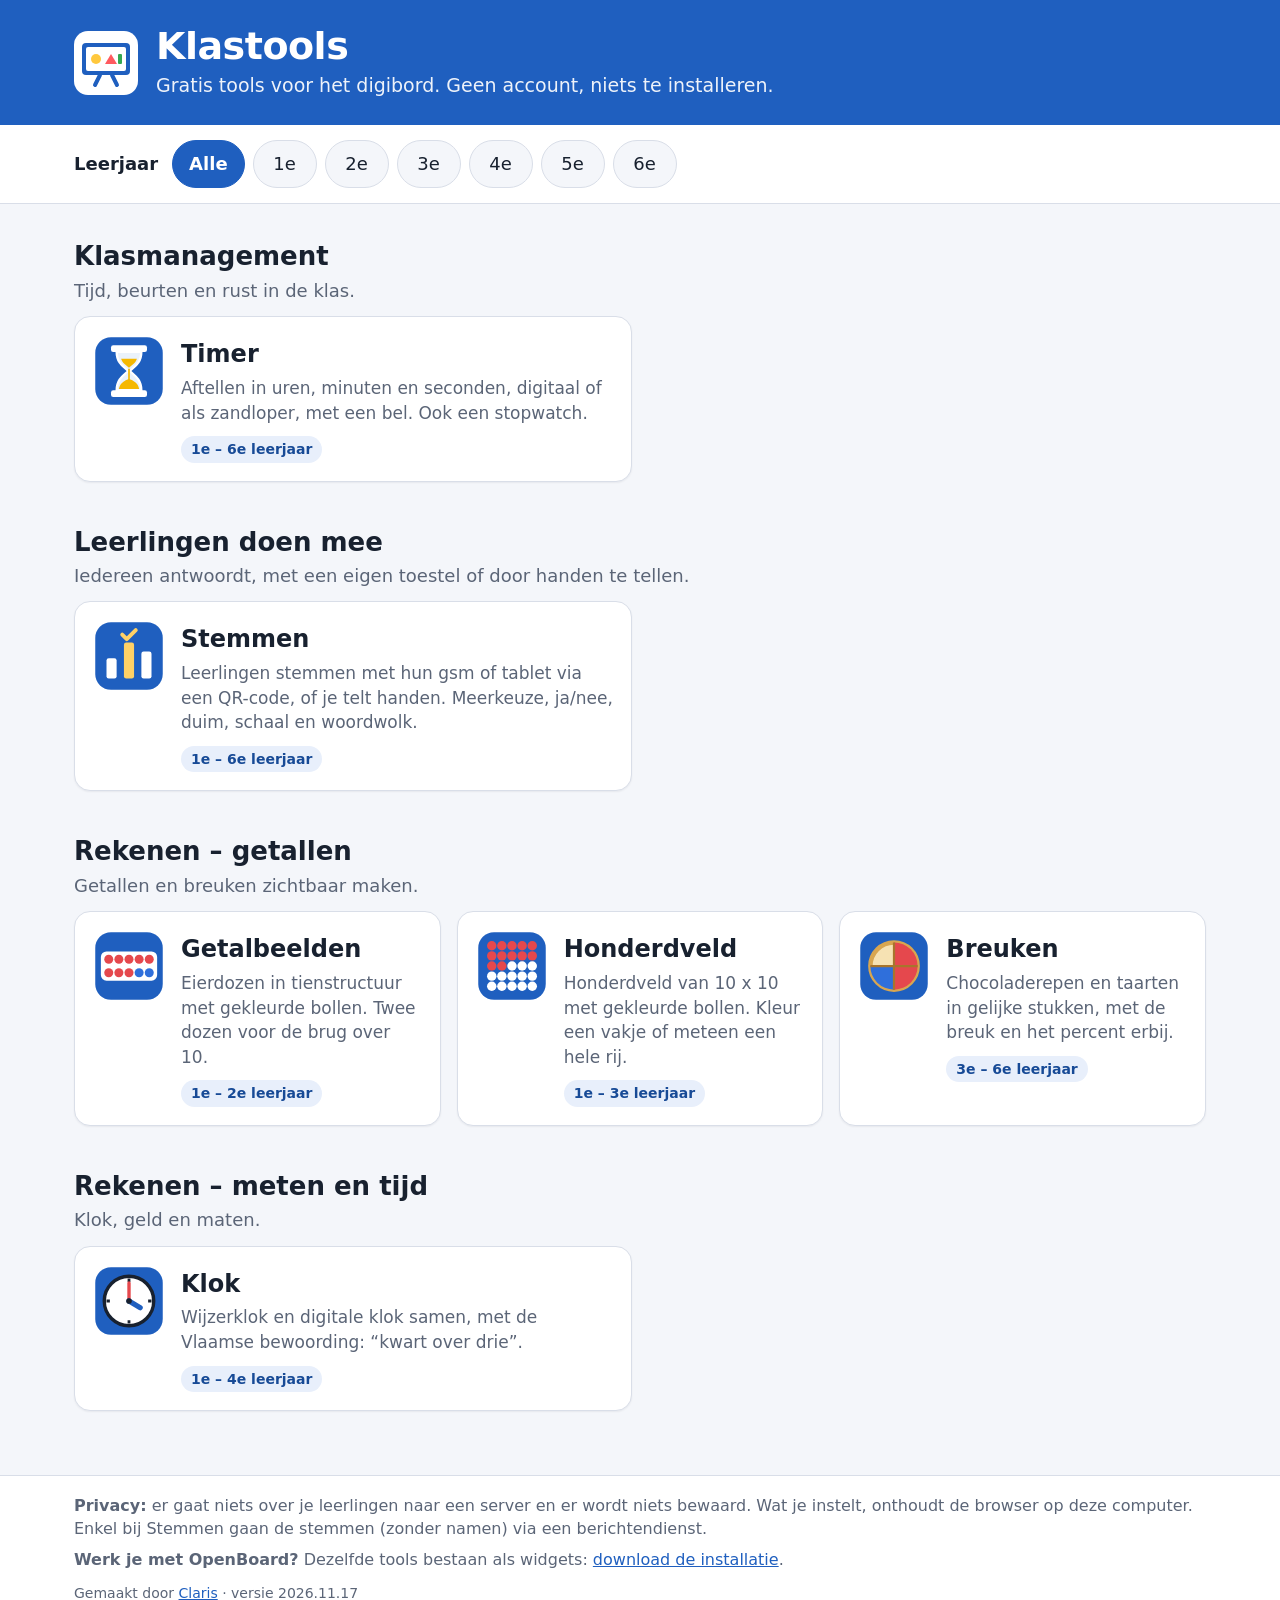
==== index.html @ f40226ee "Webversie 2026.11.17 (uit commit fe10b47)" ====
<!DOCTYPE html>
<html lang="nl">
<head>
<meta charset="utf-8">
<meta name="viewport" content="width=device-width, initial-scale=1">
<title>Klastools – gratis tools voor het digibord</title>
<meta name="description" content="Gratis tools voor het digibord in het lager onderwijs: timer, stemmen, getalbeelden, honderdveld, breuken, klok. Zonder account, zonder installatie.">
<link rel="icon" href="logo.svg" type="image/svg+xml">
<link rel="manifest" href="manifest.json">
<meta name="theme-color" content="#1f5fbf">
<link rel="stylesheet" href="start.css">
</head>
<body>
<header class="kop">
  <div class="kop-in">
    <img class="logo" src="logo.svg" alt="">
    <div>
      <h1>Klastools</h1>
      <p class="sub">Gratis tools voor het digibord. Geen account, niets te installeren.</p>
    </div>
  </div>
</header>

<nav class="filter" aria-label="Filter per leerjaar">
  <div class="filter-in">
    <span class="filter-label">Leerjaar</span>
    <div class="chips" id="jaren"></div>
  </div>
</nav>

<main id="rubrieken" class="inhoud"></main>
<p id="leeg" class="leeg hidden">Voor dit leerjaar zijn er nog geen tools.</p>

<footer class="voet">
  <div class="voet-in">
    <p><b>Privacy:</b> er gaat niets over je leerlingen naar een server en er wordt niets bewaard. Wat je instelt,
      onthoudt de browser op deze computer. Enkel bij Stemmen gaan de stemmen (zonder namen) via een berichtendienst.</p>
    <p><b>Werk je met OpenBoard?</b> Dezelfde tools bestaan als widgets:
      <a href="https://github.com/sclarissimo-cmd/klastools-download/releases/latest/download/Klastools-voor-OpenBoard-setup.exe">download de installatie</a>.</p>
    <p class="klein">Gemaakt door <a href="https://claris.be">Claris</a> · <span id="versie"></span></p>
  </div>
</footer>

<script src="tools.js"></script>
<script src="versie.js"></script>
<script src="start.js"></script>
</body>
</html>
---- start.css ----
/* Startpagina van de webversie (gewone browser, niet OpenBoard). Groot en aanraakvriendelijk voor het digibord. */
:root {
  --bg: #f4f6fa;
  --panel: #ffffff;
  --ink: #18212f;
  --muted: #5b6577;
  --line: #d9dee8;
  --brand: #1f5fbf;
  --brand-dark: #174a96;
  --accent: #ffc83d;
}
* { box-sizing: border-box; }
html, body { margin: 0; }
body {
  background: var(--bg); color: var(--ink);
  font-family: "Segoe UI", system-ui, -apple-system, Roboto, Arial, sans-serif;
  font-size: 18px; line-height: 1.45;
}
.hidden { display: none !important; }
a { color: var(--brand); }

.kop { background: var(--brand); color: #fff; }
.kop-in, .filter-in, .inhoud, .voet-in { max-width: 1180px; margin: 0 auto; padding-left: 24px; padding-right: 24px; }
.kop-in { display: flex; align-items: center; padding-top: 26px; padding-bottom: 26px; }
.logo { width: 64px; height: 64px; margin-right: 18px; flex: none; }
.kop h1 { margin: 0; font-size: 38px; line-height: 1.1; letter-spacing: -0.5px; }
.kop .sub { margin: 4px 0 0; font-size: 19px; opacity: 0.92; }

.filter { background: var(--panel); border-bottom: 1px solid var(--line); position: sticky; top: 0; z-index: 2; }
.filter-in { display: flex; align-items: center; flex-wrap: wrap; padding-top: 12px; padding-bottom: 12px; }
.filter-label { font-weight: 700; margin-right: 14px; }
.chips { display: flex; flex-wrap: wrap; }
.chip {
  font: inherit; font-size: 18px; min-width: 64px; height: 48px; padding: 0 16px; margin: 3px 8px 3px 0;
  border: 1px solid var(--line); border-radius: 999px; background: var(--bg); color: var(--ink); cursor: pointer;
}
.chip:hover { border-color: var(--brand); }
.chip.on { background: var(--brand); border-color: var(--brand); color: #fff; font-weight: 700; }

.inhoud { padding-top: 8px; padding-bottom: 24px; }
.rubriek { margin-top: 26px; }
.rubriek h2 { margin: 0; font-size: 26px; }
.rubriek .uitleg { margin: 2px 0 12px; color: var(--muted); }
.kaarten { display: flex; flex-wrap: wrap; margin-right: -16px; }
.kaart {
  display: flex; align-items: flex-start; width: calc(33.333% - 16px); min-width: 300px; flex-grow: 1; max-width: calc(50% - 16px);
  margin: 0 16px 16px 0; padding: 18px; background: var(--panel); border: 1px solid var(--line); border-radius: 16px;
  color: var(--ink); text-decoration: none; box-shadow: 0 1px 2px rgba(16, 24, 40, 0.06);
  transition: transform 0.12s, box-shadow 0.12s, border-color 0.12s;
}
.kaart:hover, .kaart:focus { border-color: var(--brand); box-shadow: 0 6px 18px rgba(31, 95, 191, 0.16); transform: translateY(-2px); outline: none; }
.kaart:active { transform: translateY(0); }
.icoon { width: 72px; height: 72px; margin-right: 16px; flex: none; border-radius: 14px; }
.kaart h3 { margin: 2px 0 4px; font-size: 24px; }
.kaart p { margin: 0 0 10px; color: var(--muted); font-size: 17px; }
.jaren { display: inline-block; font-size: 14px; font-weight: 600; color: var(--brand-dark); background: #e8effb; border-radius: 999px; padding: 3px 10px; }
.leeg { text-align: center; color: var(--muted); padding: 40px 24px; }

.voet { border-top: 1px solid var(--line); background: var(--panel); margin-top: 24px; }
.voet-in { padding-top: 18px; padding-bottom: 22px; font-size: 16px; color: var(--muted); }
.voet p { margin: 0 0 8px; }
.voet .klein { font-size: 14px; margin-top: 12px; }

@media (max-width: 700px) {
  .kaart { min-width: 0; width: 100%; max-width: none; }
  .kop h1 { font-size: 30px; }
  .logo { width: 52px; height: 52px; }
  .kop-in, .filter-in, .inhoud, .voet-in { padding-left: 16px; padding-right: 16px; }
}
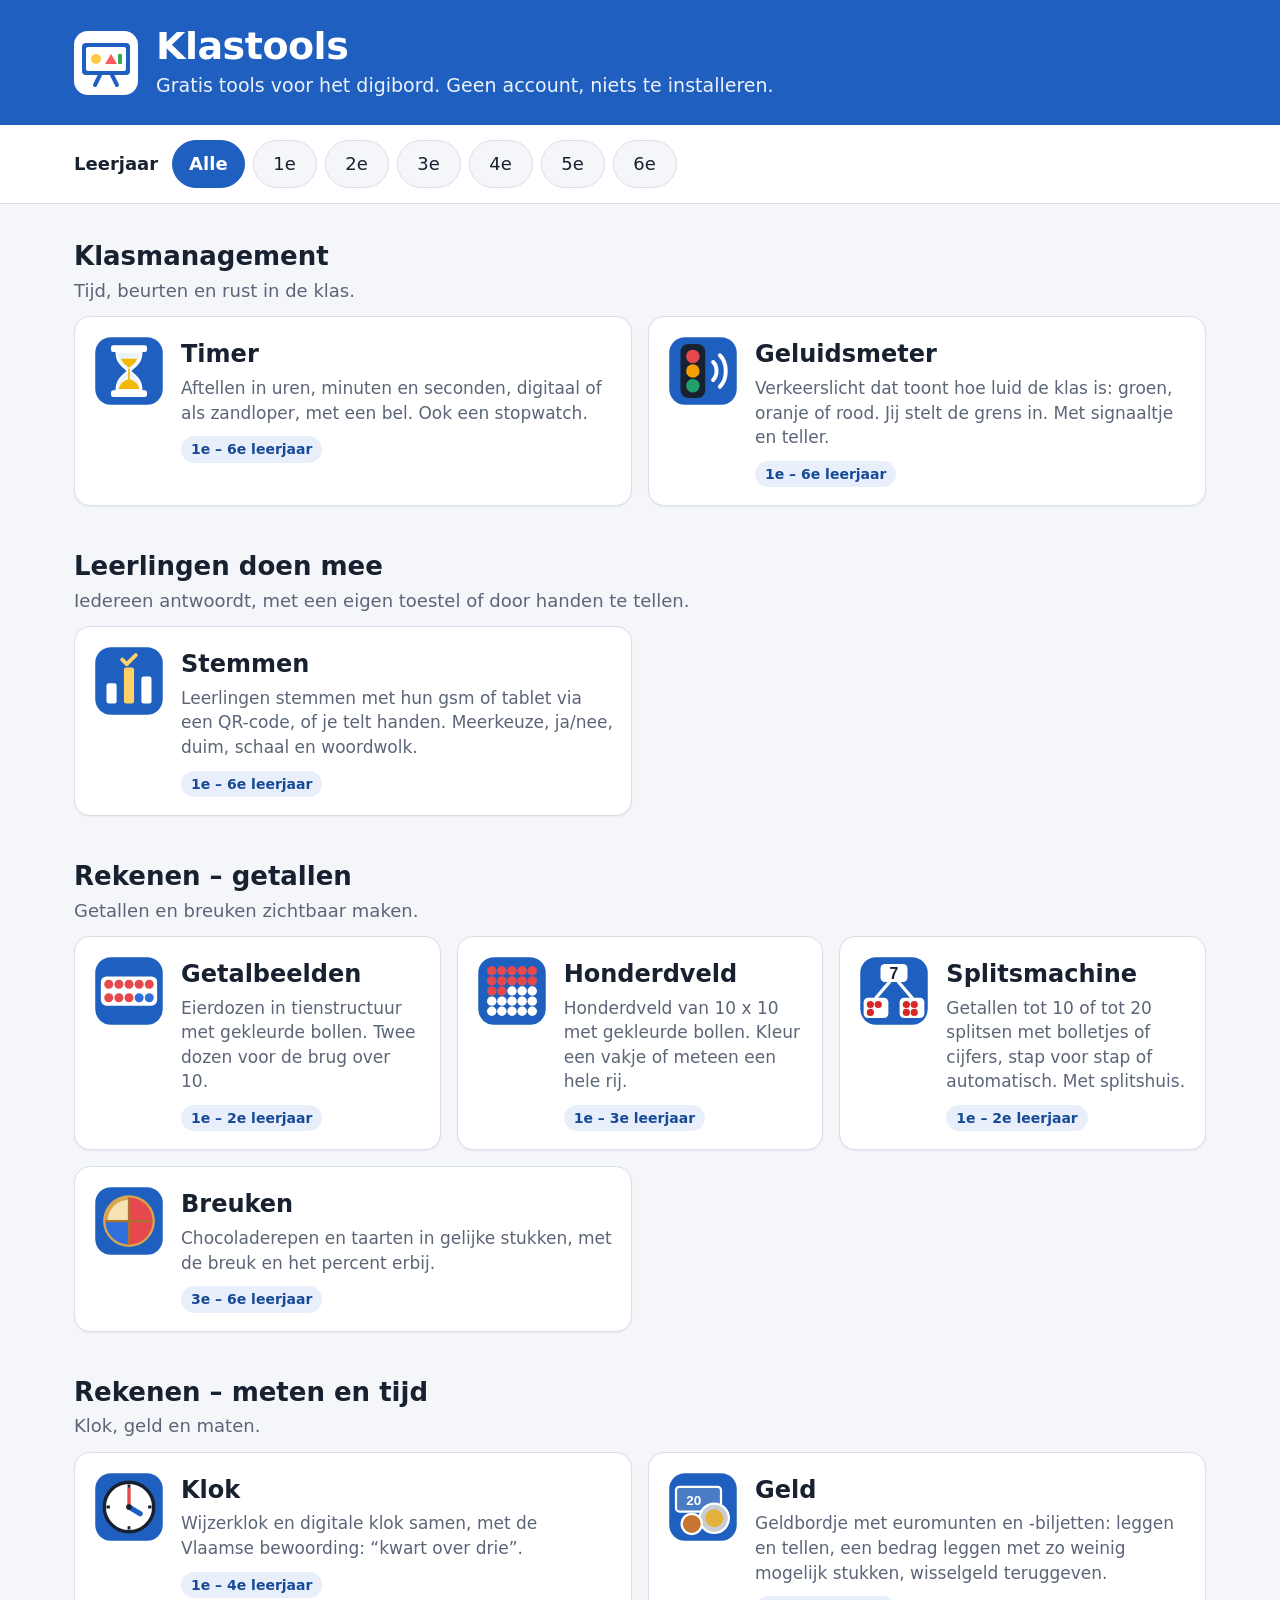
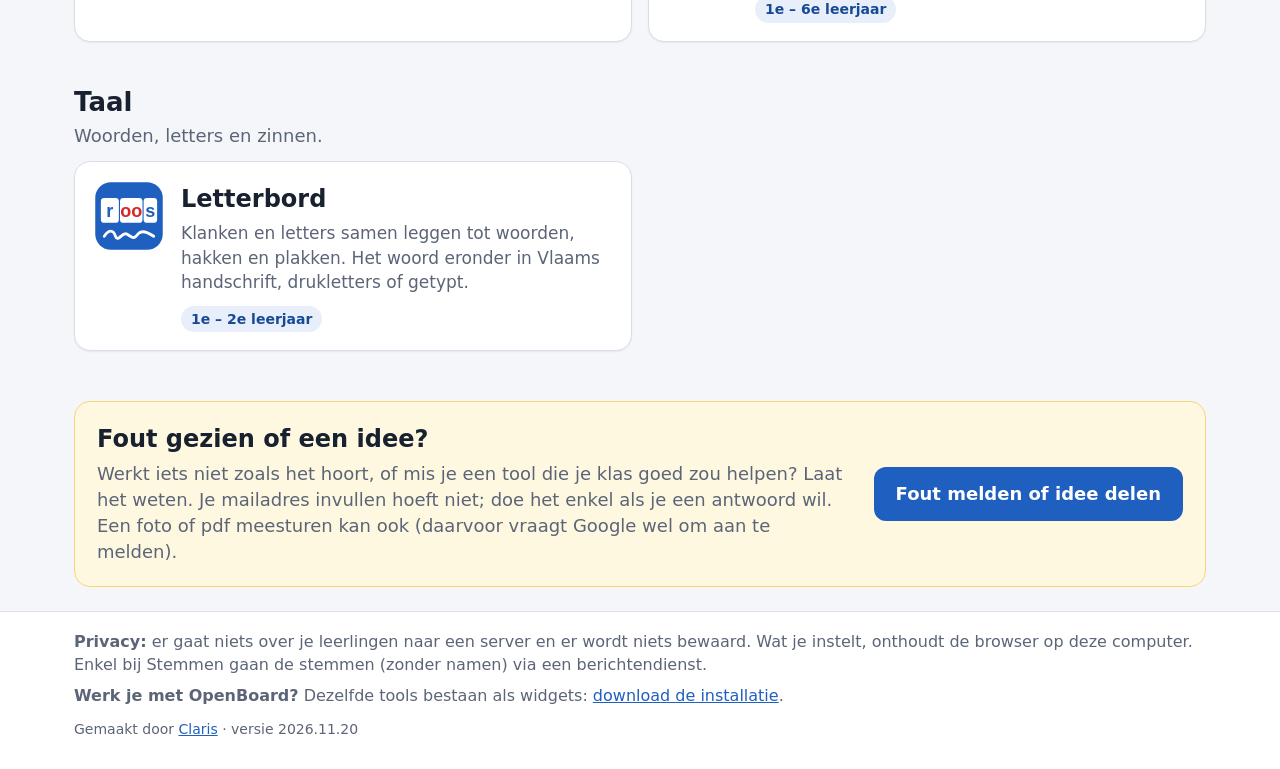
==== commit 45217860: "Webversie 2026.11.20 (uit commit 4cd717d)" ====
--- a/index.html
+++ b/index.html
@@ -31,6 +31,18 @@
 <main id="rubrieken" class="inhoud"></main>
 <p id="leeg" class="leeg hidden">Voor dit leerjaar zijn er nog geen tools.</p>
 
+<section id="melden" class="melden hidden" aria-labelledby="melden-titel">
+  <div class="melden-in">
+    <div class="melden-tekst">
+      <h2 id="melden-titel">Fout gezien of een idee?</h2>
+      <p>Werkt iets niet zoals het hoort, of mis je een tool die je klas goed zou helpen? Laat het weten.
+        Je mailadres invullen hoeft niet; doe het enkel als je een antwoord wil. Een foto of pdf meesturen kan ook
+        (daarvoor vraagt Google wel om aan te melden).</p>
+    </div>
+    <a class="melden-knop" id="meldKnop" target="_blank" rel="noopener">Fout melden of idee delen</a>
+  </div>
+</section>
+
 <footer class="voet">
   <div class="voet-in">
     <p><b>Privacy:</b> er gaat niets over je leerlingen naar een server en er wordt niets bewaard. Wat je instelt,
--- a/start.css
+++ b/start.css
@@ -56,6 +56,20 @@
 .jaren { display: inline-block; font-size: 14px; font-weight: 600; color: var(--brand-dark); background: #e8effb; border-radius: 999px; padding: 3px 10px; }
 .leeg { text-align: center; color: var(--muted); padding: 40px 24px; }
 
+.melden { max-width: 1180px; margin: 10px auto 0; padding: 0 24px; }
+.melden-in {
+  display: flex; align-items: center; flex-wrap: wrap; padding: 20px 22px;
+  background: #fff8e1; border: 1px solid #f5d77a; border-radius: 16px;
+}
+.melden-tekst { flex: 1; min-width: 260px; margin-right: 20px; }
+.melden h2 { margin: 0 0 4px; font-size: 24px; }
+.melden p { margin: 0; color: var(--muted); }
+.melden-knop {
+  display: inline-block; margin: 10px 0; padding: 14px 22px; border-radius: 12px; background: var(--brand); color: #fff;
+  font-weight: 700; text-decoration: none; white-space: nowrap;
+}
+.melden-knop:hover, .melden-knop:focus { background: var(--brand-dark); }
+
 .voet { border-top: 1px solid var(--line); background: var(--panel); margin-top: 24px; }
 .voet-in { padding-top: 18px; padding-bottom: 22px; font-size: 16px; color: var(--muted); }
 .voet p { margin: 0 0 8px; }
@@ -65,5 +79,6 @@
   .kaart { min-width: 0; width: 100%; max-width: none; }
   .kop h1 { font-size: 30px; }
   .logo { width: 52px; height: 52px; }
-  .kop-in, .filter-in, .inhoud, .voet-in { padding-left: 16px; padding-right: 16px; }
+  .kop-in, .filter-in, .inhoud, .voet-in, .melden { padding-left: 16px; padding-right: 16px; }
+  .melden-knop { white-space: normal; }
 }
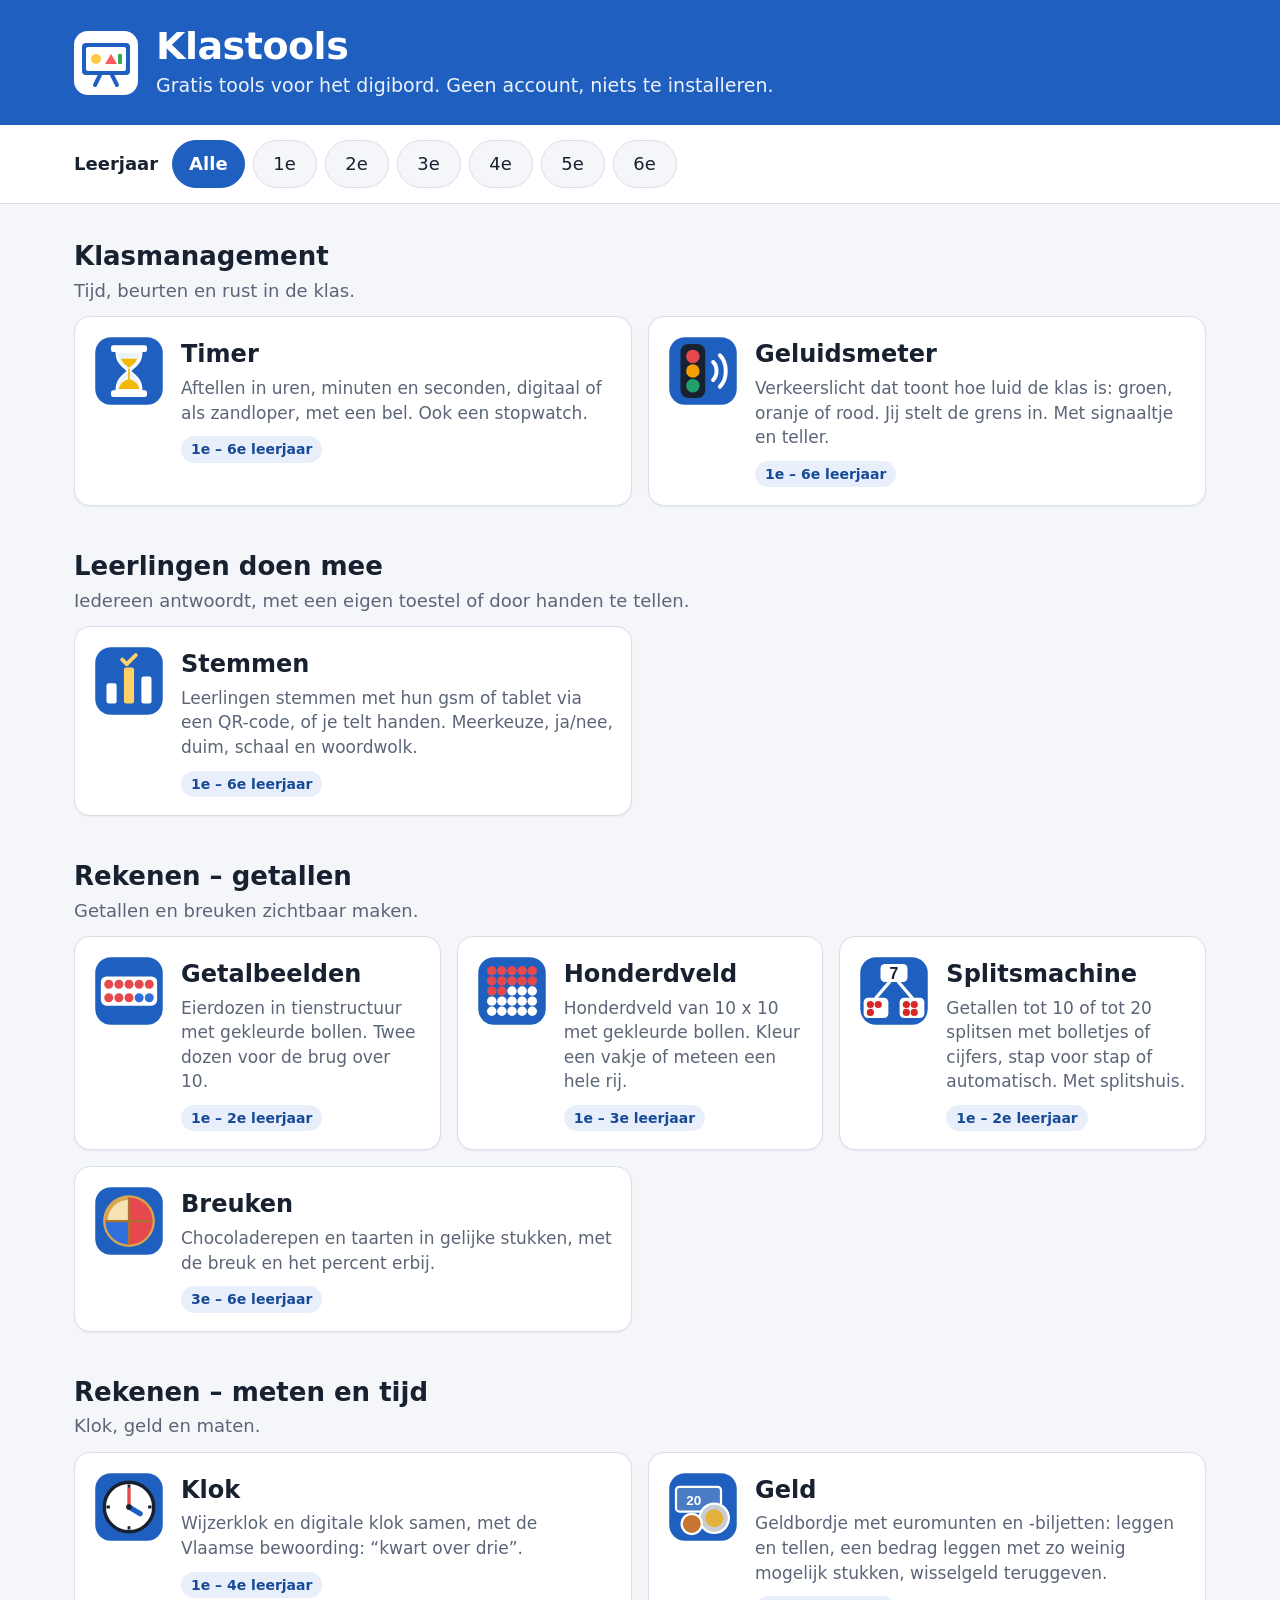
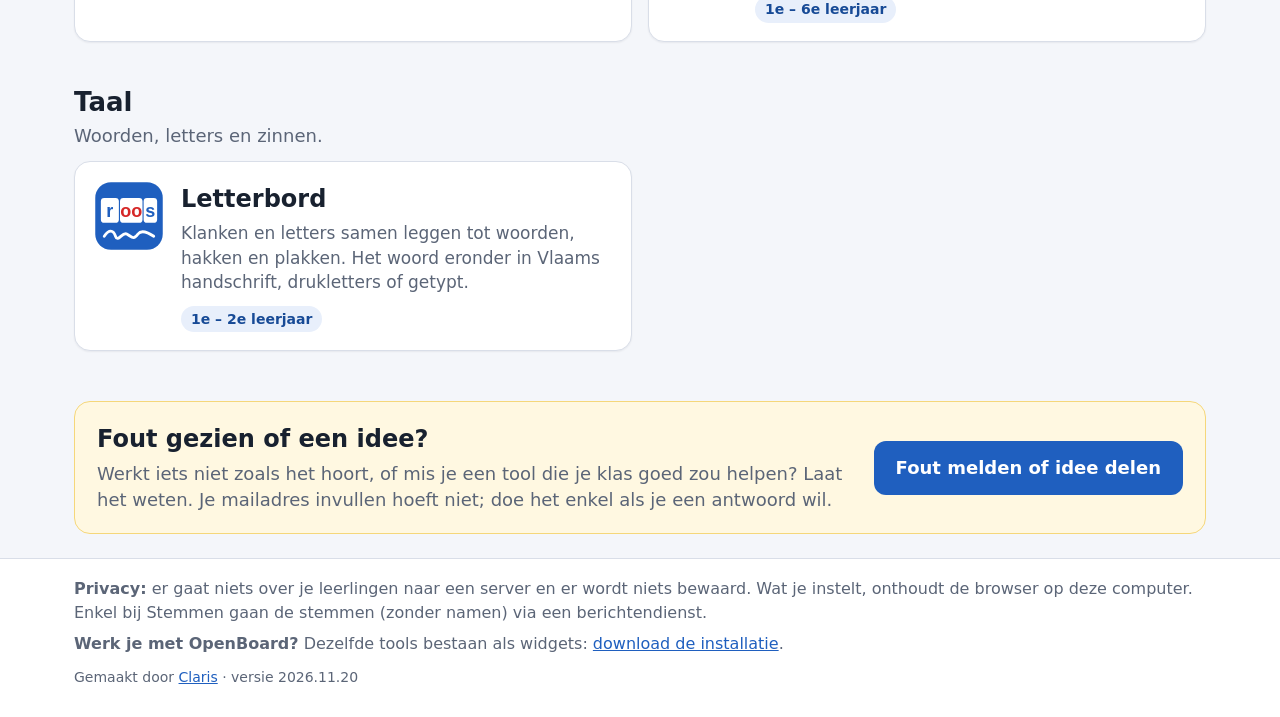
==== commit fc3e445d: "Webversie 2026.11.20 (uit commit 432357f)" ====
--- a/index.html
+++ b/index.html
@@ -36,8 +36,7 @@
     <div class="melden-tekst">
       <h2 id="melden-titel">Fout gezien of een idee?</h2>
       <p>Werkt iets niet zoals het hoort, of mis je een tool die je klas goed zou helpen? Laat het weten.
-        Je mailadres invullen hoeft niet; doe het enkel als je een antwoord wil. Een foto of pdf meesturen kan ook
-        (daarvoor vraagt Google wel om aan te melden).</p>
+        Je mailadres invullen hoeft niet; doe het enkel als je een antwoord wil.</p>
     </div>
     <a class="melden-knop" id="meldKnop" target="_blank" rel="noopener">Fout melden of idee delen</a>
   </div>
